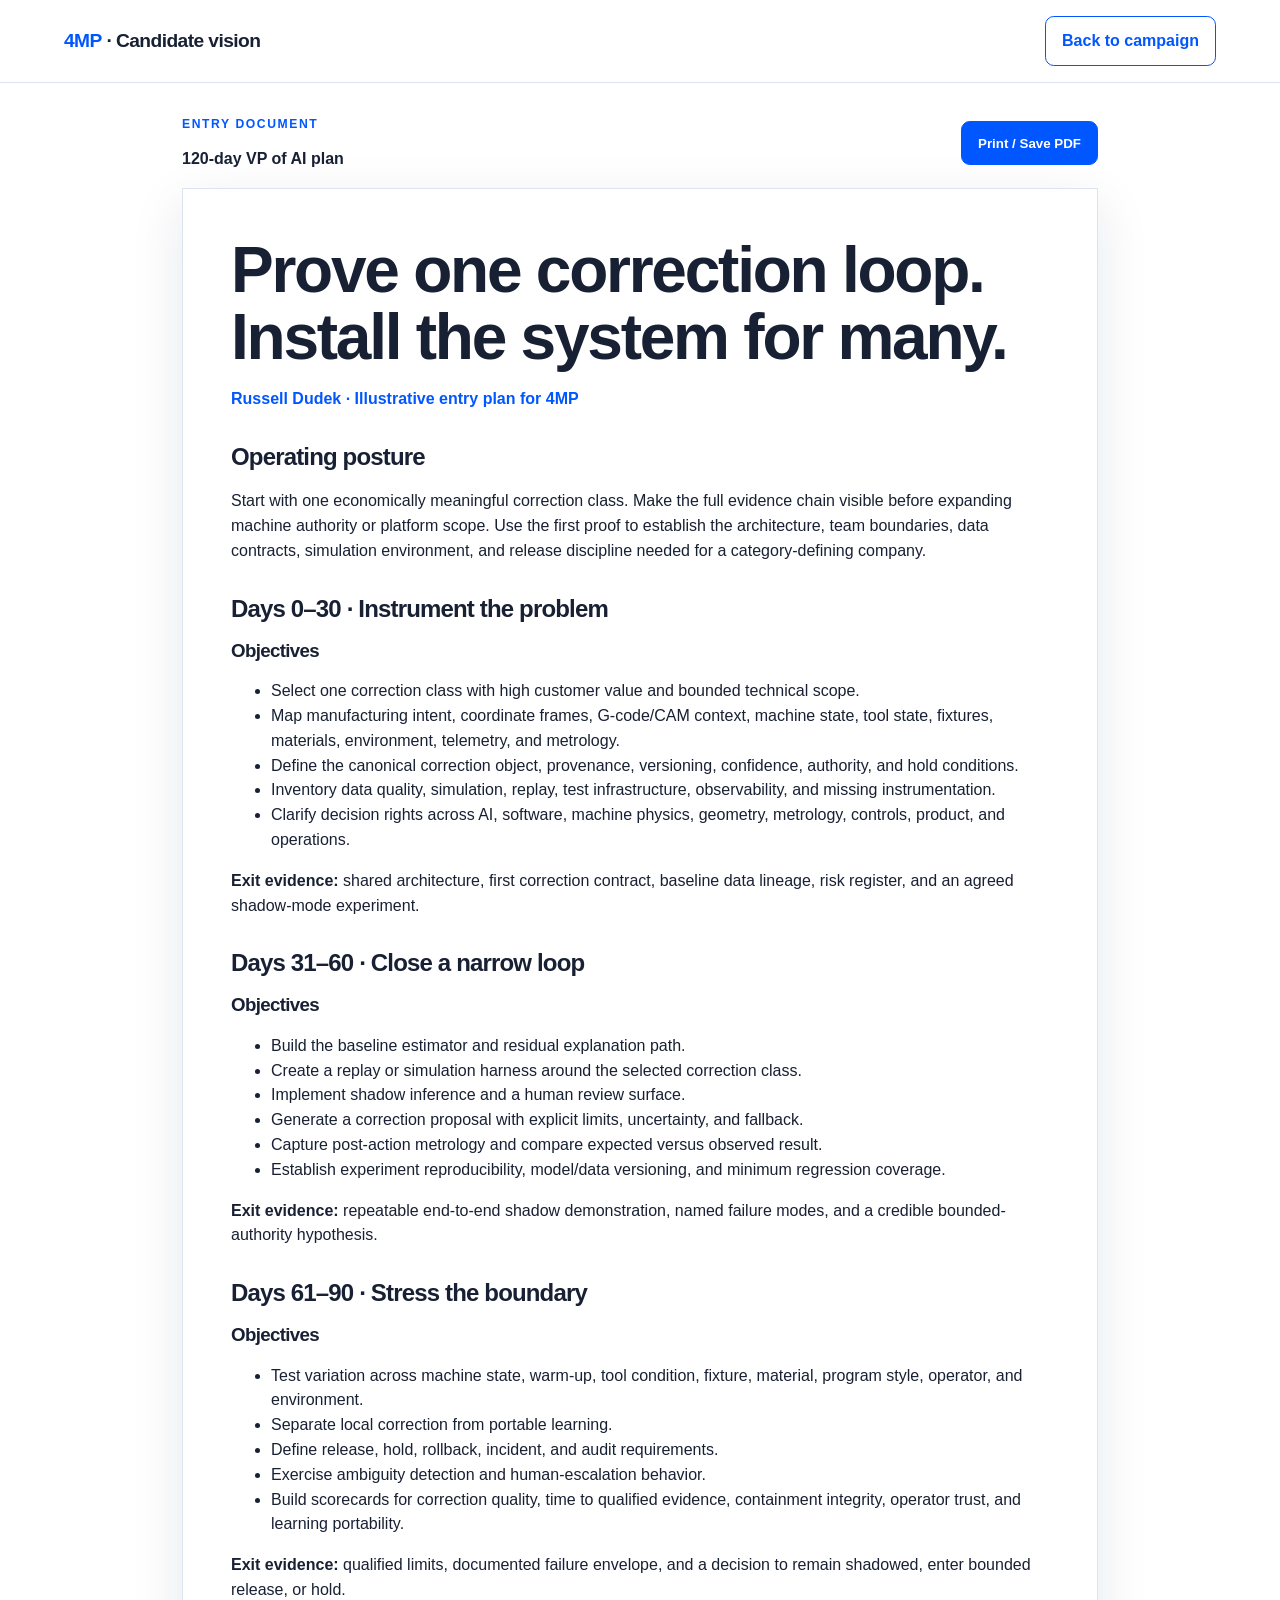
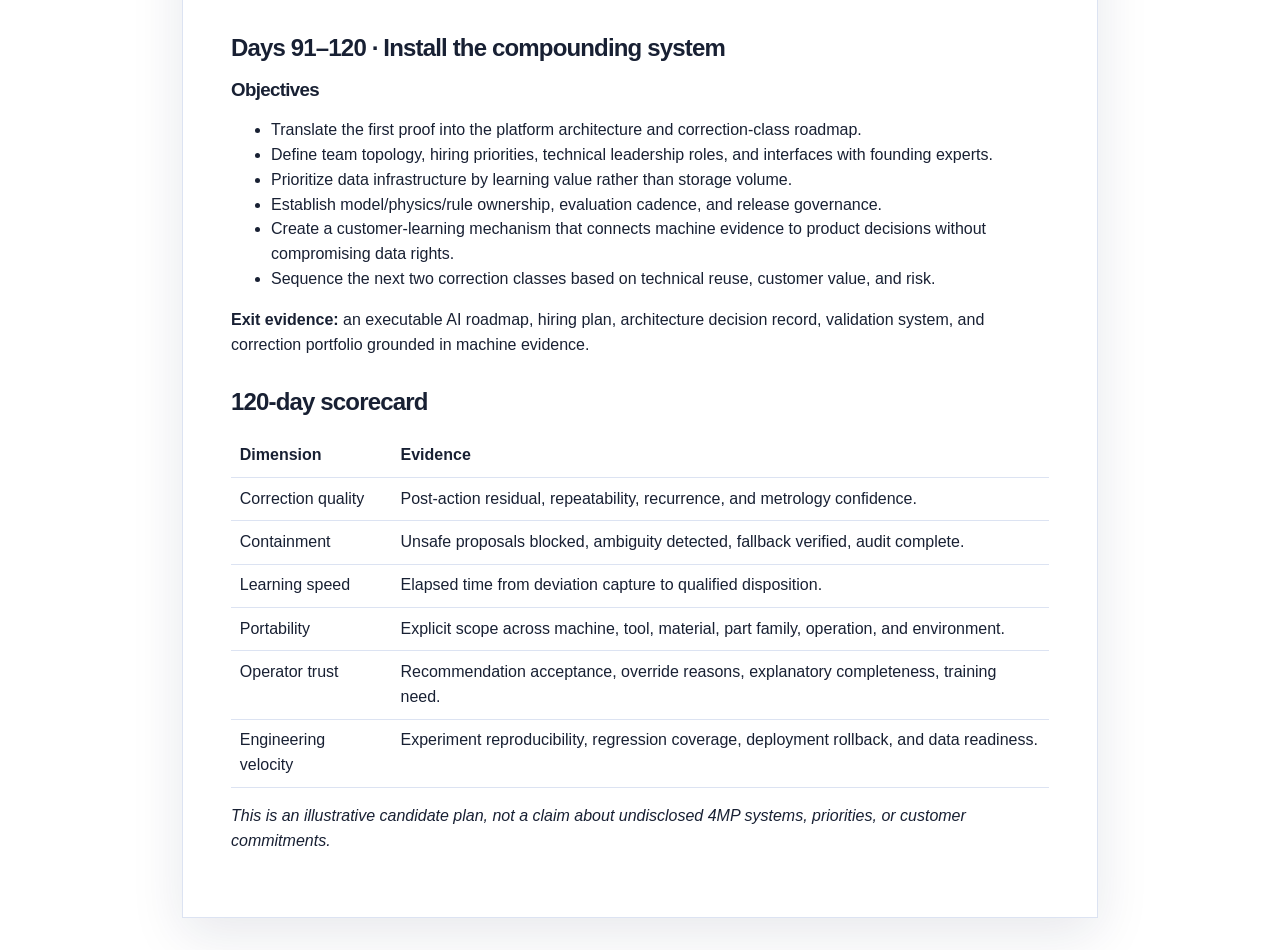
==== 120-day-plan.html @ 4e650ad9 "Publish 120-day entry plan route" ====
<!doctype html><html lang="en"><head><meta charset="utf-8"><meta name="viewport" content="width=device-width,initial-scale=1"><title>Russell Dudek | 120-day plan for 4MP</title><link rel="stylesheet" href="styles.css"></head><body><header class="nav"><a class="brand" href="index.html"><b>4MP</b> · Candidate vision</a><a class="button" href="index.html#documents">Back to campaign</a></header><main class="document"><div class="docbar"><div><p class="eyebrow">Entry document</p><strong>120-day VP of AI plan</strong></div><button class="button primary" onclick="window.print()">Print / Save PDF</button></div><article class="paper"><h1>Prove one correction loop. Install the system for many.</h1><p class="meta">Russell Dudek · Illustrative entry plan for 4MP</p><h2>Operating posture</h2><p>Start with one economically meaningful correction class. Make the full evidence chain visible before expanding machine authority or platform scope. Use the first proof to establish the architecture, team boundaries, data contracts, simulation environment, and release discipline needed for a category-defining company.</p><h2>Days 0–30 · Instrument the problem</h2><h3>Objectives</h3><ul><li>Select one correction class with high customer value and bounded technical scope.</li><li>Map manufacturing intent, coordinate frames, G-code/CAM context, machine state, tool state, fixtures, materials, environment, telemetry, and metrology.</li><li>Define the canonical correction object, provenance, versioning, confidence, authority, and hold conditions.</li><li>Inventory data quality, simulation, replay, test infrastructure, observability, and missing instrumentation.</li><li>Clarify decision rights across AI, software, machine physics, geometry, metrology, controls, product, and operations.</li></ul><p><strong>Exit evidence:</strong> shared architecture, first correction contract, baseline data lineage, risk register, and an agreed shadow-mode experiment.</p><h2>Days 31–60 · Close a narrow loop</h2><h3>Objectives</h3><ul><li>Build the baseline estimator and residual explanation path.</li><li>Create a replay or simulation harness around the selected correction class.</li><li>Implement shadow inference and a human review surface.</li><li>Generate a correction proposal with explicit limits, uncertainty, and fallback.</li><li>Capture post-action metrology and compare expected versus observed result.</li><li>Establish experiment reproducibility, model/data versioning, and minimum regression coverage.</li></ul><p><strong>Exit evidence:</strong> repeatable end-to-end shadow demonstration, named failure modes, and a credible bounded-authority hypothesis.</p><h2>Days 61–90 · Stress the boundary</h2><h3>Objectives</h3><ul><li>Test variation across machine state, warm-up, tool condition, fixture, material, program style, operator, and environment.</li><li>Separate local correction from portable learning.</li><li>Define release, hold, rollback, incident, and audit requirements.</li><li>Exercise ambiguity detection and human-escalation behavior.</li><li>Build scorecards for correction quality, time to qualified evidence, containment integrity, operator trust, and learning portability.</li></ul><p><strong>Exit evidence:</strong> qualified limits, documented failure envelope, and a decision to remain shadowed, enter bounded release, or hold.</p><h2>Days 91–120 · Install the compounding system</h2><h3>Objectives</h3><ul><li>Translate the first proof into the platform architecture and correction-class roadmap.</li><li>Define team topology, hiring priorities, technical leadership roles, and interfaces with founding experts.</li><li>Prioritize data infrastructure by learning value rather than storage volume.</li><li>Establish model/physics/rule ownership, evaluation cadence, and release governance.</li><li>Create a customer-learning mechanism that connects machine evidence to product decisions without compromising data rights.</li><li>Sequence the next two correction classes based on technical reuse, customer value, and risk.</li></ul><p><strong>Exit evidence:</strong> an executable AI roadmap, hiring plan, architecture decision record, validation system, and correction portfolio grounded in machine evidence.</p><h2>120-day scorecard</h2><table><tr><th>Dimension</th><th>Evidence</th></tr><tr><td>Correction quality</td><td>Post-action residual, repeatability, recurrence, and metrology confidence.</td></tr><tr><td>Containment</td><td>Unsafe proposals blocked, ambiguity detected, fallback verified, audit complete.</td></tr><tr><td>Learning speed</td><td>Elapsed time from deviation capture to qualified disposition.</td></tr><tr><td>Portability</td><td>Explicit scope across machine, tool, material, part family, operation, and environment.</td></tr><tr><td>Operator trust</td><td>Recommendation acceptance, override reasons, explanatory completeness, training need.</td></tr><tr><td>Engineering velocity</td><td>Experiment reproducibility, regression coverage, deployment rollback, and data readiness.</td></tr></table><p><em>This is an illustrative candidate plan, not a claim about undisclosed 4MP systems, priorities, or customer commitments.</em></p></article></main></body></html>
---- styles.css ----
:root{--blue:#0056ff;--navy:#0b1324;--ink:#182033;--muted:#5b667a;--ice:#f3f6ff;--line:#dce3f2;--cyan:#55d8d2;--amber:#f4b35f;--coral:#ff776f;--green:#75c99b}*{box-sizing:border-box}html{scroll-behavior:smooth}body{margin:0;font-family:Inter,Segoe UI,Arial,sans-serif;color:var(--ink);background:#fff;line-height:1.55}a{color:inherit}.skip{position:absolute;left:-9999px}.skip:focus{left:1rem;top:1rem;background:#fff;padding:.7rem;z-index:20}.nav{position:sticky;top:0;z-index:10;display:flex;align-items:center;justify-content:space-between;gap:1rem;padding:1rem clamp(1rem,5vw,5rem);background:rgba(255,255,255,.94);border-bottom:1px solid var(--line);backdrop-filter:blur(14px)}.brand{text-decoration:none;font-weight:900;letter-spacing:-.03em;font-size:1.2rem}.brand b{color:var(--blue)}.navlinks{display:flex;gap:1.15rem;font-size:.85rem;font-weight:700}.navlinks a{text-decoration:none;color:var(--muted)}.button{display:inline-flex;align-items:center;justify-content:center;min-height:44px;padding:.72rem 1rem;border:1px solid var(--blue);border-radius:.55rem;text-decoration:none;font-weight:800;background:#fff;color:var(--blue)}.button.primary{background:var(--blue);color:#fff}.hero{display:grid;grid-template-columns:minmax(0,.9fr) minmax(460px,1.1fr);gap:clamp(2rem,5vw,6rem);align-items:center;min-height:calc(100vh - 74px);padding:clamp(4rem,8vw,8rem) clamp(1rem,5vw,6rem);background:linear-gradient(90deg,var(--ice) 0 43%,#fff 43%)}.eyebrow{margin:0 0 .85rem;color:var(--blue);font-size:.76rem;font-weight:900;letter-spacing:.13em;text-transform:uppercase}h1,h2,h3{line-height:1.05;letter-spacing:-.035em}h1{margin:0;max-width:12ch;font-size:clamp(3.2rem,7vw,7rem)}h1 span{color:var(--blue)}.lede{max-width:58ch;font-size:1.15rem;color:var(--muted)}.actions{display:flex;flex-wrap:wrap;gap:.7rem;margin:1.7rem 0}.proof{display:grid;grid-template-columns:repeat(3,1fr);gap:1rem;padding-top:1.2rem;border-top:1px solid var(--line)}.proof strong{display:block;color:var(--blue);font-size:.84rem}.proof span{font-size:.78rem;color:var(--muted)}.kernel{border:1px solid #cfd9f1;border-radius:1rem;background:var(--navy);color:#fff;box-shadow:0 30px 80px rgba(15,29,61,.18);overflow:hidden}.kernel-head{display:flex;justify-content:space-between;gap:1rem;padding:1rem 1.1rem;border-bottom:1px solid rgba(255,255,255,.12)}.kernel-head h2{margin:0;font-size:1.1rem}.state{font-size:.7rem;font-weight:900;color:var(--green)}.paths{position:relative;height:260px;background:linear-gradient(180deg,#101a2d,#0b1324)}.paths svg{width:100%;height:100%}.nominal{fill:none;stroke:#77839b;stroke-width:2;stroke-dasharray:7 7}.observed{fill:none;stroke:var(--coral);stroke-width:5}.corrected{fill:none;stroke:var(--cyan);stroke-width:5;stroke-dasharray:700;stroke-dashoffset:700}.kernel.run .corrected{animation:draw .9s ease forwards}.core{fill:#14213a;stroke:var(--blue);stroke-width:2}.controls{display:flex;flex-wrap:wrap;gap:.45rem;padding:1rem}.scenario{border:1px solid #4d5c79;background:#18243a;color:#dce6fb;padding:.55rem .7rem;border-radius:.45rem;cursor:pointer}.scenario[aria-pressed=true]{background:var(--blue);border-color:var(--blue);color:#fff}.readout{display:grid;grid-template-columns:repeat(2,1fr);gap:1px;background:#26334c}.readout div{background:#111b2e;padding:.8rem}.readout span{display:block;color:#8793aa;font-size:.68rem;text-transform:uppercase}.readout strong{display:block;margin-top:.2rem;font-size:.82rem}.note{padding:.7rem 1rem;margin:0;color:#9ea9bd;font-size:.72rem}.section{padding:clamp(4rem,7vw,7rem) clamp(1rem,6vw,7rem)}.section.alt{background:var(--ice)}.section.dark{background:var(--navy);color:#fff}.heading{display:grid;grid-template-columns:minmax(0,1fr) minmax(280px,.7fr);gap:2rem;align-items:end;margin-bottom:2rem}.heading h2{margin:0;font-size:clamp(2.3rem,4.4vw,4.8rem)}.heading p{color:var(--muted)}.dark .heading p{color:#a9b5ca}.grid{display:grid;grid-template-columns:repeat(4,1fr);gap:1rem}.card{padding:1.25rem;border:1px solid var(--line);border-radius:.8rem;background:#fff}.dark .card{background:#121d31;border-color:#2c3a56}.card h3{margin:.2rem 0 .6rem}.card p{margin:0;color:var(--muted);font-size:.9rem}.dark .card p{color:#a9b5ca}.system{display:grid;grid-template-columns:repeat(6,1fr);gap:.6rem}.step{padding:1rem;border-top:4px solid var(--blue);background:#fff}.step span{font-size:.7rem;color:var(--blue);font-weight:900}.step h3{font-size:1rem;margin:.4rem 0}.evidence{display:grid;grid-template-columns:repeat(2,1fr);gap:1rem}.evidence article{padding:1.2rem;border-left:4px solid var(--blue);background:#fff}.evidence time{font-size:.75rem;color:var(--blue);font-weight:900}.evidence h3{margin:.3rem 0}.entry{display:grid;grid-template-columns:repeat(4,1fr);gap:1rem}.entry article{padding:1.2rem;border:1px solid #34435f;border-radius:.75rem}.entry b{color:var(--cyan)}.docs{display:grid;grid-template-columns:repeat(5,1fr);gap:1rem}.doc{display:block;padding:1.2rem;border:1px solid #34435f;border-radius:.75rem;text-decoration:none;background:#111b2e}.doc span{font-size:.7rem;color:var(--cyan);font-weight:900}.doc h3{margin:.5rem 0}.doc p{font-size:.85rem;color:#a9b5ca}.footer{display:flex;justify-content:space-between;gap:1rem;padding:1.2rem clamp(1rem,5vw,5rem);border-top:1px solid var(--line);font-size:.78rem;color:var(--muted)}.document{max-width:980px;margin:0 auto;padding:2rem}.docbar{display:flex;justify-content:space-between;align-items:center;gap:1rem;margin-bottom:1rem}.paper{padding:clamp(1.4rem,4vw,3rem);border:1px solid var(--line);box-shadow:0 16px 50px rgba(20,34,68,.1);background:#fff}.paper h1{font-size:clamp(2.4rem,5vw,4.6rem);max-width:none}.paper h2{margin-top:2rem}.paper .meta{color:var(--blue);font-weight:800}.paper table{width:100%;border-collapse:collapse}.paper td,.paper th{padding:.55rem;border-bottom:1px solid var(--line);text-align:left;vertical-align:top}.pill{display:inline-block;padding:.2rem .45rem;border-radius:999px;background:var(--ice);color:var(--blue);font-size:.72rem;font-weight:800}@keyframes draw{to{stroke-dashoffset:0}}@media(max-width:1000px){.hero{grid-template-columns:1fr}.grid,.entry{grid-template-columns:repeat(2,1fr)}.system{grid-template-columns:repeat(3,1fr)}.docs{grid-template-columns:repeat(2,1fr)}.navlinks{display:none}}@media(max-width:650px){.hero{padding-top:3rem;background:var(--ice)}.proof,.grid,.system,.evidence,.entry,.docs,.heading,.readout{grid-template-columns:1fr}.nav .button{display:none}.footer{flex-direction:column}.document{padding:.6rem}.paper{padding:1.1rem}.docbar{align-items:flex-start;flex-direction:column}}@media print{.nav,.footer,.docbar{display:none}.document{max-width:none;padding:0}.paper{border:0;box-shadow:none;padding:0}body{font-size:10.5pt}.paper h1{font-size:27pt}.paper h2{break-after:avoid}a{text-decoration:none}}
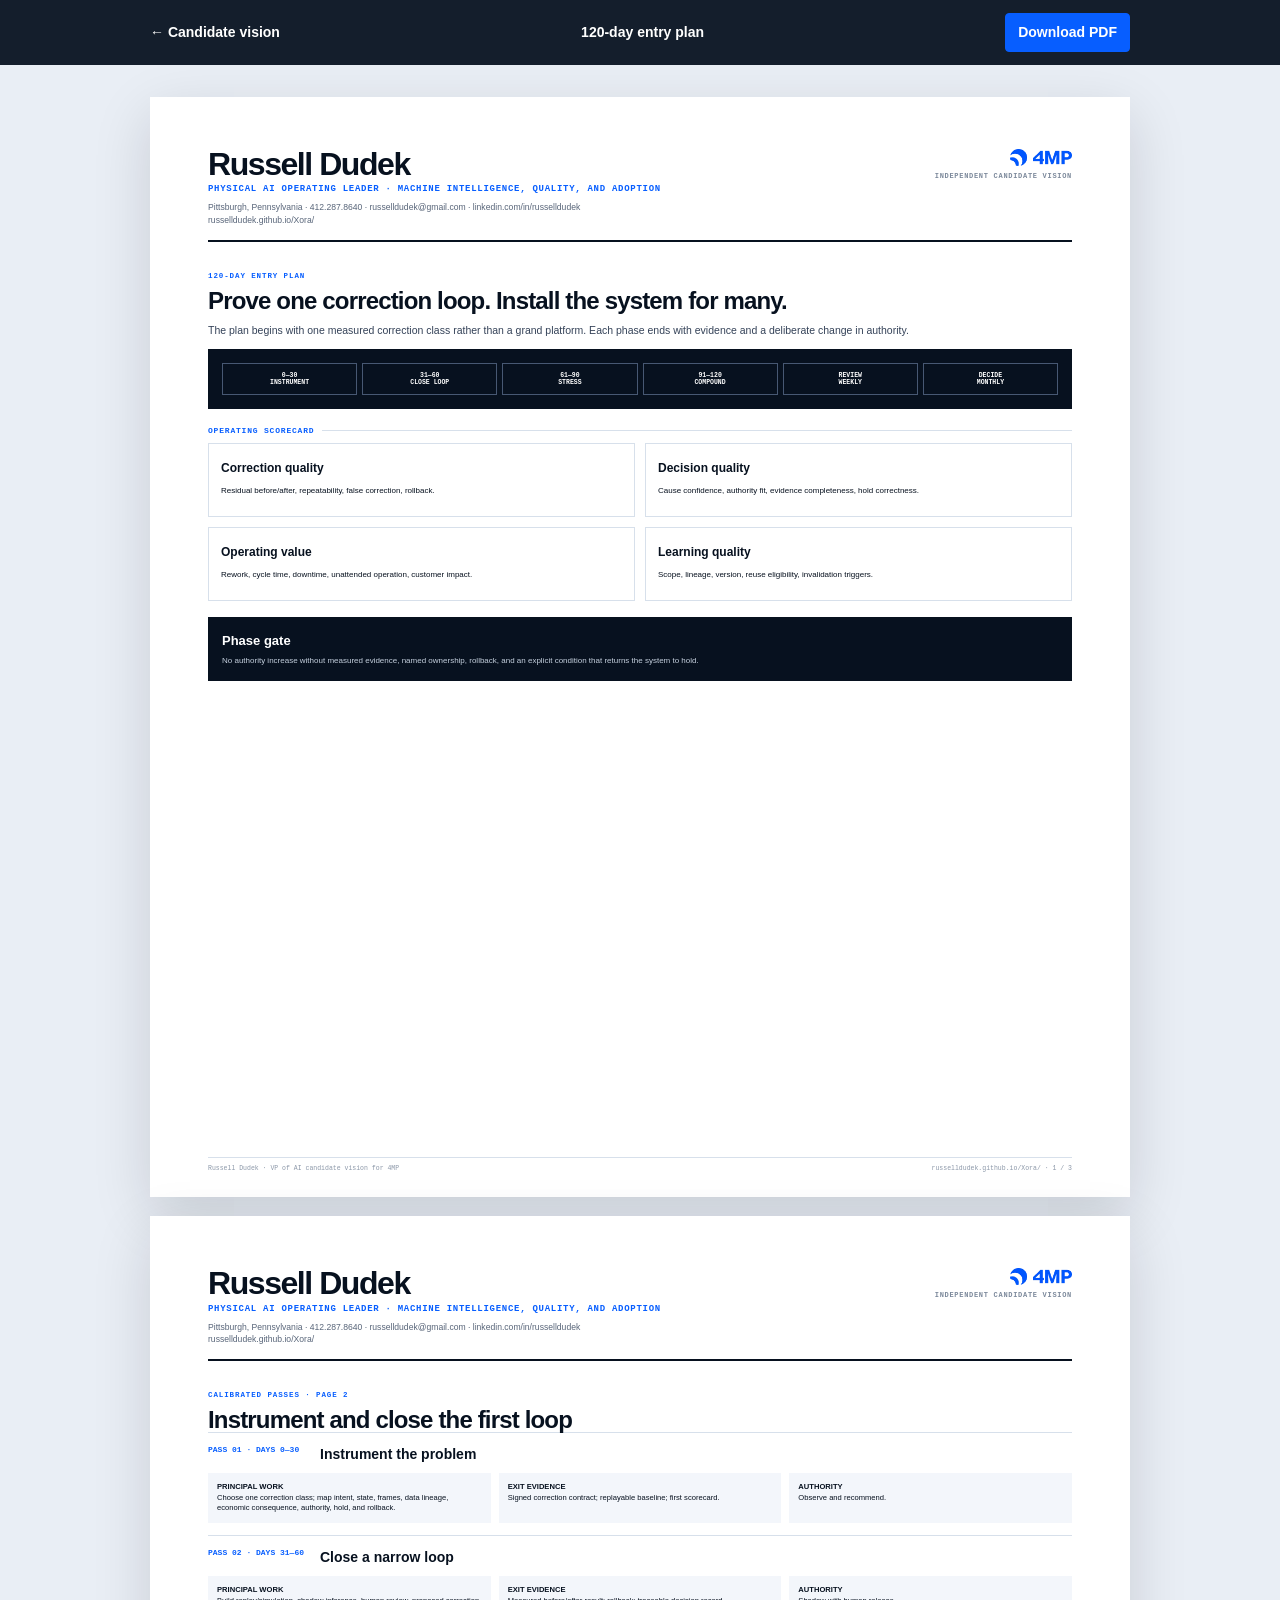
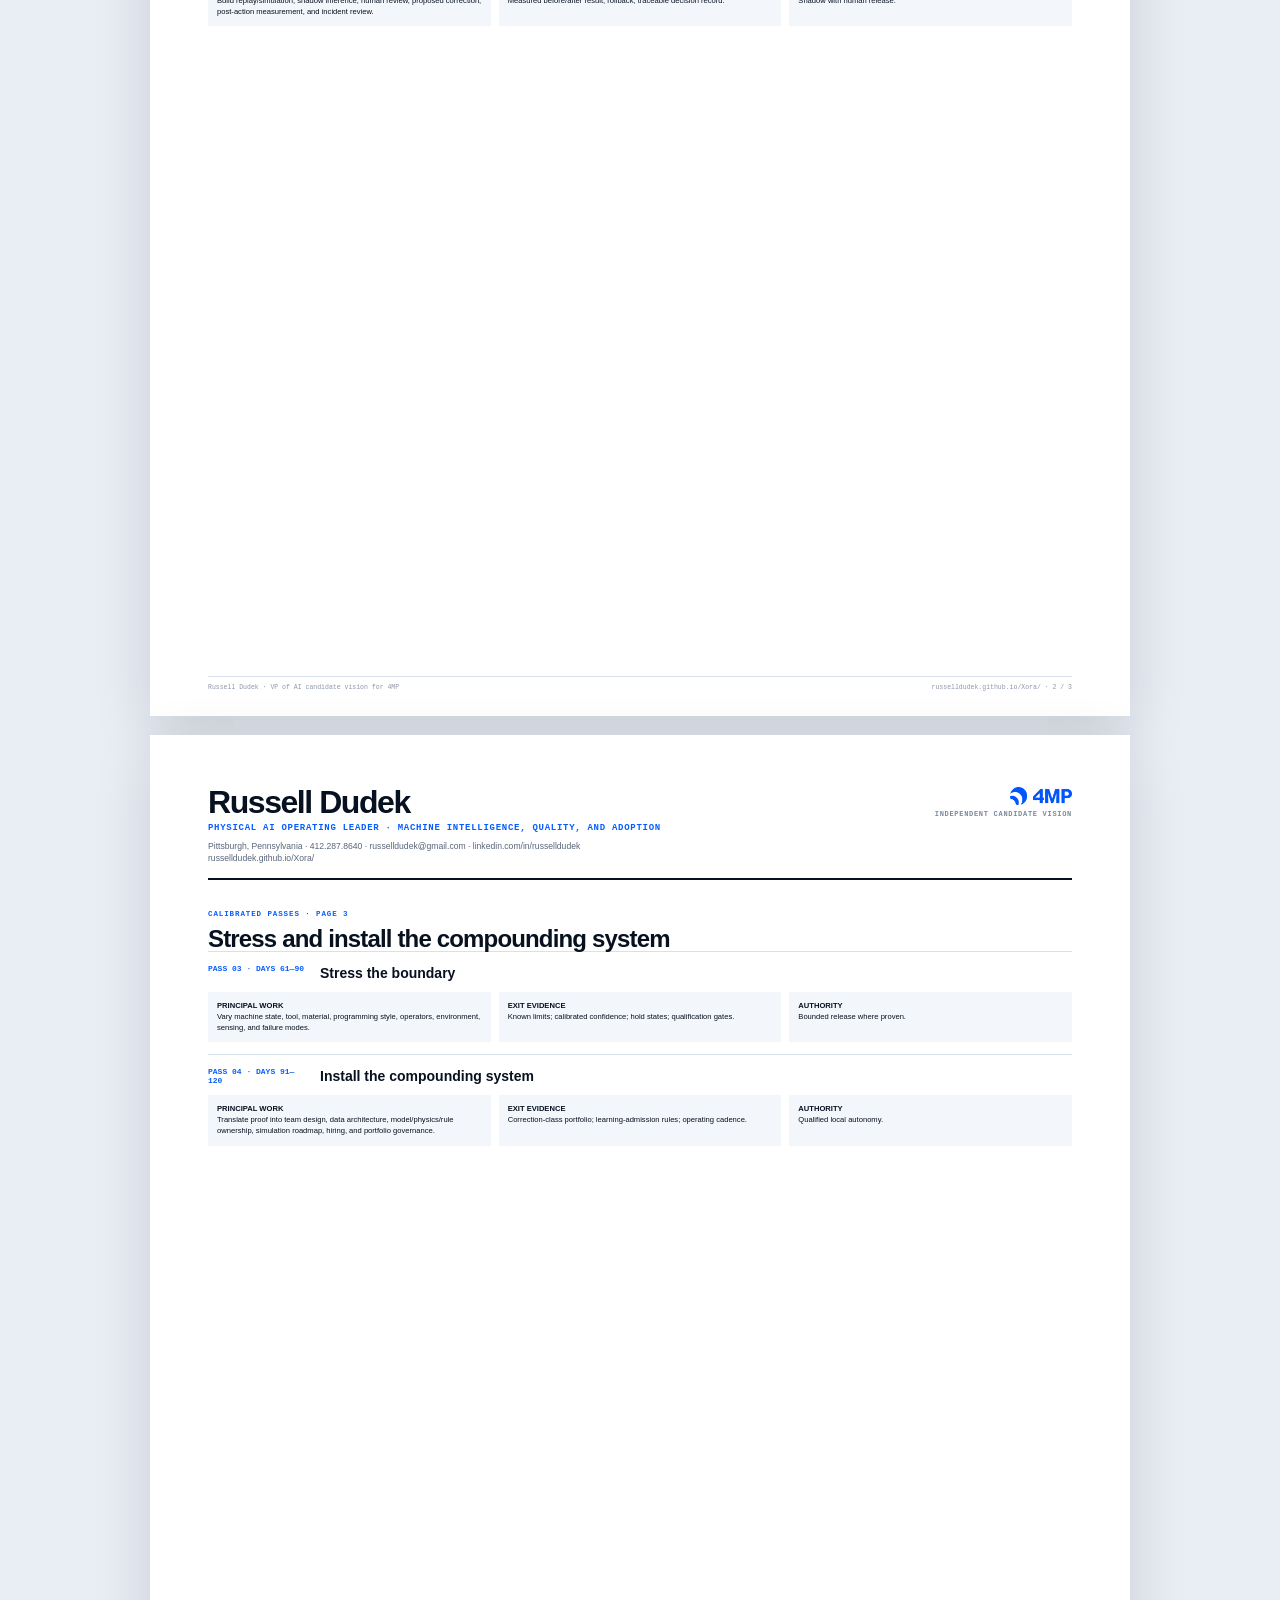
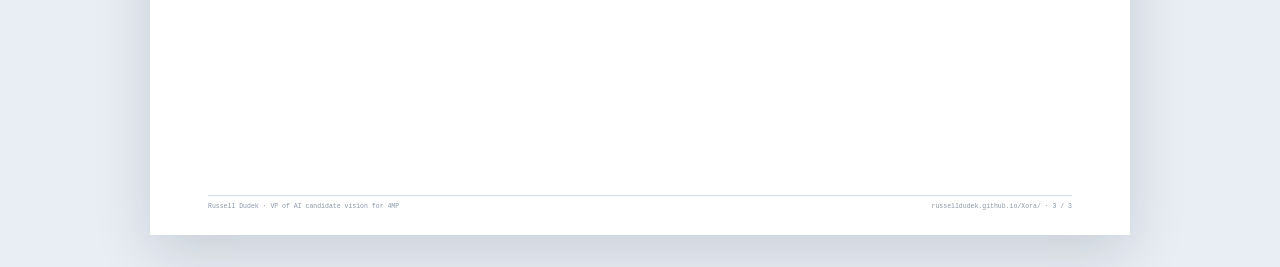
==== commit 8e3094d9: "Restore 120-day plan route" ====
--- a/120-day-plan.html
+++ b/120-day-plan.html
@@ -1 +1 @@
-<!doctype html><html lang="en"><head><meta charset="utf-8"><meta name="viewport" content="width=device-width,initial-scale=1"><title>Russell Dudek | 120-day plan for 4MP</title><link rel="stylesheet" href="styles.css"></head><body><header class="nav"><a class="brand" href="index.html"><b>4MP</b> · Candidate vision</a><a class="button" href="index.html#documents">Back to campaign</a></header><main class="document"><div class="docbar"><div><p class="eyebrow">Entry document</p><strong>120-day VP of AI plan</strong></div><button class="button primary" onclick="window.print()">Print / Save PDF</button></div><article class="paper"><h1>Prove one correction loop. Install the system for many.</h1><p class="meta">Russell Dudek · Illustrative entry plan for 4MP</p><h2>Operating posture</h2><p>Start with one economically meaningful correction class. Make the full evidence chain visible before expanding machine authority or platform scope. Use the first proof to establish the architecture, team boundaries, data contracts, simulation environment, and release discipline needed for a category-defining company.</p><h2>Days 0–30 · Instrument the problem</h2><h3>Objectives</h3><ul><li>Select one correction class with high customer value and bounded technical scope.</li><li>Map manufacturing intent, coordinate frames, G-code/CAM context, machine state, tool state, fixtures, materials, environment, telemetry, and metrology.</li><li>Define the canonical correction object, provenance, versioning, confidence, authority, and hold conditions.</li><li>Inventory data quality, simulation, replay, test infrastructure, observability, and missing instrumentation.</li><li>Clarify decision rights across AI, software, machine physics, geometry, metrology, controls, product, and operations.</li></ul><p><strong>Exit evidence:</strong> shared architecture, first correction contract, baseline data lineage, risk register, and an agreed shadow-mode experiment.</p><h2>Days 31–60 · Close a narrow loop</h2><h3>Objectives</h3><ul><li>Build the baseline estimator and residual explanation path.</li><li>Create a replay or simulation harness around the selected correction class.</li><li>Implement shadow inference and a human review surface.</li><li>Generate a correction proposal with explicit limits, uncertainty, and fallback.</li><li>Capture post-action metrology and compare expected versus observed result.</li><li>Establish experiment reproducibility, model/data versioning, and minimum regression coverage.</li></ul><p><strong>Exit evidence:</strong> repeatable end-to-end shadow demonstration, named failure modes, and a credible bounded-authority hypothesis.</p><h2>Days 61–90 · Stress the boundary</h2><h3>Objectives</h3><ul><li>Test variation across machine state, warm-up, tool condition, fixture, material, program style, operator, and environment.</li><li>Separate local correction from portable learning.</li><li>Define release, hold, rollback, incident, and audit requirements.</li><li>Exercise ambiguity detection and human-escalation behavior.</li><li>Build scorecards for correction quality, time to qualified evidence, containment integrity, operator trust, and learning portability.</li></ul><p><strong>Exit evidence:</strong> qualified limits, documented failure envelope, and a decision to remain shadowed, enter bounded release, or hold.</p><h2>Days 91–120 · Install the compounding system</h2><h3>Objectives</h3><ul><li>Translate the first proof into the platform architecture and correction-class roadmap.</li><li>Define team topology, hiring priorities, technical leadership roles, and interfaces with founding experts.</li><li>Prioritize data infrastructure by learning value rather than storage volume.</li><li>Establish model/physics/rule ownership, evaluation cadence, and release governance.</li><li>Create a customer-learning mechanism that connects machine evidence to product decisions without compromising data rights.</li><li>Sequence the next two correction classes based on technical reuse, customer value, and risk.</li></ul><p><strong>Exit evidence:</strong> an executable AI roadmap, hiring plan, architecture decision record, validation system, and correction portfolio grounded in machine evidence.</p><h2>120-day scorecard</h2><table><tr><th>Dimension</th><th>Evidence</th></tr><tr><td>Correction quality</td><td>Post-action residual, repeatability, recurrence, and metrology confidence.</td></tr><tr><td>Containment</td><td>Unsafe proposals blocked, ambiguity detected, fallback verified, audit complete.</td></tr><tr><td>Learning speed</td><td>Elapsed time from deviation capture to qualified disposition.</td></tr><tr><td>Portability</td><td>Explicit scope across machine, tool, material, part family, operation, and environment.</td></tr><tr><td>Operator trust</td><td>Recommendation acceptance, override reasons, explanatory completeness, training need.</td></tr><tr><td>Engineering velocity</td><td>Experiment reproducibility, regression coverage, deployment rollback, and data readiness.</td></tr></table><p><em>This is an illustrative candidate plan, not a claim about undisclosed 4MP systems, priorities, or customer commitments.</em></p></article></main></body></html>+<!doctype html><html lang="en"><head><meta charset="utf-8"><meta name="viewport" content="width=device-width,initial-scale=1"><title>4MP 120-day plan</title><link rel="stylesheet" href="document.css"><link rel="stylesheet" href="document-print.css"></head><body><nav class="doc-nav"><a href="index.html">← Candidate vision</a><strong>120-day entry plan</strong><div class="doc-actions"><a class="primary" href="docs/Russell-Dudek-4MP-120-Day-Plan.pdf" download>Download PDF</a></div></nav><main class="sheet-stack"><section class="sheet"><header class="doc-head"><div><h1>Russell Dudek</h1><div class="identity">Physical AI operating leader · machine intelligence, quality, and adoption</div><div class="contact">Pittsburgh, Pennsylvania · 412.287.8640 · russelldudek@gmail.com · linkedin.com/in/russelldudek<br>russelldudek.github.io/Xora/</div></div><div class="employer"><img src="assets/brand/4mp-logo.webp" alt="4MP"><span>Independent candidate vision</span></div></header><div class="doc-title"><span>120-DAY ENTRY PLAN</span><h2>Prove one correction loop. Install the system for many.</h2></div><p class="lead">The plan begins with one measured correction class rather than a grand platform. Each phase ends with evidence and a deliberate change in authority.</p><div class="diagram"><div class="diagram-row"><div>0—30<br>INSTRUMENT</div><div>31—60<br>CLOSE LOOP</div><div>61—90<br>STRESS</div><div>91—120<br>COMPOUND</div><div>REVIEW<br>WEEKLY</div><div>DECIDE<br>MONTHLY</div></div></div><div class="section-title">Operating scorecard</div><div class="brief-grid"><div class="brief-box"><h3>Correction quality</h3><p>Residual before/after, repeatability, false correction, rollback.</p></div><div class="brief-box"><h3>Decision quality</h3><p>Cause confidence, authority fit, evidence completeness, hold correctness.</p></div><div class="brief-box"><h3>Operating value</h3><p>Rework, cycle time, downtime, unattended operation, customer impact.</p></div><div class="brief-box"><h3>Learning quality</h3><p>Scope, lineage, version, reuse eligibility, invalidation triggers.</p></div></div><div class="callout"><strong>Phase gate</strong><p>No authority increase without measured evidence, named ownership, rollback, and an explicit condition that returns the system to hold.</p></div><footer class="page-foot"><span>Russell Dudek · VP of AI candidate vision for 4MP</span><span>russelldudek.github.io/Xora/ · 1 / 3</span></footer></section><section class="sheet"><header class="doc-head"><div><h1>Russell Dudek</h1><div class="identity">Physical AI operating leader · machine intelligence, quality, and adoption</div><div class="contact">Pittsburgh, Pennsylvania · 412.287.8640 · russelldudek@gmail.com · linkedin.com/in/russelldudek<br>russelldudek.github.io/Xora/</div></div><div class="employer"><img src="assets/brand/4mp-logo.webp" alt="4MP"><span>Independent candidate vision</span></div></header><div class="doc-title"><span>CALIBRATED PASSES · PAGE 2</span><h2>Instrument and close the first loop</h2></div><div class="phase"><div class="phase-head"><b>PASS 01 · DAYS 0—30</b><h3>Instrument the problem</h3></div><div class="phase-grid"><div><b>PRINCIPAL WORK</b><br>Choose one correction class; map intent, state, frames, data lineage, economic consequence, authority, hold, and rollback.</div><div><b>EXIT EVIDENCE</b><br>Signed correction contract; replayable baseline; first scorecard.</div><div><b>AUTHORITY</b><br>Observe and recommend.</div></div></div><div class="phase"><div class="phase-head"><b>PASS 02 · DAYS 31—60</b><h3>Close a narrow loop</h3></div><div class="phase-grid"><div><b>PRINCIPAL WORK</b><br>Build replay/simulation, shadow inference, human review, proposed correction, post-action measurement, and incident review.</div><div><b>EXIT EVIDENCE</b><br>Measured before/after result; rollback; traceable decision record.</div><div><b>AUTHORITY</b><br>Shadow with human release.</div></div></div><footer class="page-foot"><span>Russell Dudek · VP of AI candidate vision for 4MP</span><span>russelldudek.github.io/Xora/ · 2 / 3</span></footer></section><section class="sheet"><header class="doc-head"><div><h1>Russell Dudek</h1><div class="identity">Physical AI operating leader · machine intelligence, quality, and adoption</div><div class="contact">Pittsburgh, Pennsylvania · 412.287.8640 · russelldudek@gmail.com · linkedin.com/in/russelldudek<br>russelldudek.github.io/Xora/</div></div><div class="employer"><img src="assets/brand/4mp-logo.webp" alt="4MP"><span>Independent candidate vision</span></div></header><div class="doc-title"><span>CALIBRATED PASSES · PAGE 3</span><h2>Stress and install the compounding system</h2></div><div class="phase"><div class="phase-head"><b>PASS 03 · DAYS 61—90</b><h3>Stress the boundary</h3></div><div class="phase-grid"><div><b>PRINCIPAL WORK</b><br>Vary machine state, tool, material, programming style, operators, environment, sensing, and failure modes.</div><div><b>EXIT EVIDENCE</b><br>Known limits; calibrated confidence; hold states; qualification gates.</div><div><b>AUTHORITY</b><br>Bounded release where proven.</div></div></div><div class="phase"><div class="phase-head"><b>PASS 04 · DAYS 91—120</b><h3>Install the compounding system</h3></div><div class="phase-grid"><div><b>PRINCIPAL WORK</b><br>Translate proof into team design, data architecture, model/physics/rule ownership, simulation roadmap, hiring, and portfolio governance.</div><div><b>EXIT EVIDENCE</b><br>Correction-class portfolio; learning-admission rules; operating cadence.</div><div><b>AUTHORITY</b><br>Qualified local autonomy.</div></div></div><footer class="page-foot"><span>Russell Dudek · VP of AI candidate vision for 4MP</span><span>russelldudek.github.io/Xora/ · 3 / 3</span></footer></section></main></body></html>
--- a/document.css
+++ b/document.css
@@ -0,0 +1 @@
+@import url('brand-tokens.css');*{box-sizing:border-box}body{margin:0;background:#e9eef5;color:var(--ink);font:14px/1.42 var(--body)}a{color:inherit}.doc-nav{position:sticky;top:0;z-index:20;display:flex;justify-content:space-between;align-items:center;gap:1rem;padding:.8rem max(1rem,calc((100vw - 980px)/2));background:rgba(7,17,31,.94);color:#fff}.doc-nav a{text-decoration:none;font-weight:800}.doc-actions{display:flex;gap:.5rem}.doc-actions a{padding:.55rem .75rem;border:1px solid #465873;border-radius:4px}.doc-actions a.primary{background:var(--blue);border-color:var(--blue)}.sheet-stack{width:min(980px,calc(100% - 2rem));margin:2rem auto}.sheet{position:relative;width:100%;min-height:1100px;margin:0 0 1.2rem;padding:52px 58px 48px;background:#fff;box-shadow:0 18px 55px rgba(7,17,31,.14);overflow:hidden}.doc-head{display:grid;grid-template-columns:1fr auto;gap:2rem;padding-bottom:14px;border-bottom:2px solid var(--ink)}.doc-head h1{margin:0;font:900 32px/.95 var(--display);letter-spacing:-.045em}.identity{margin-top:5px;color:var(--blue);font:800 9px var(--mono);letter-spacing:.08em;text-transform:uppercase}.contact{margin-top:7px;color:#586579;font-size:8.6px}.employer{text-align:right}.employer img{width:62px}.employer span{display:block;color:#7c899b;font:700 7px var(--mono);letter-spacing:.1em;text-transform:uppercase}.doc-title{margin:22px 0 0}.doc-title span,.label{color:var(--blue);font:800 7.5px var(--mono);letter-spacing:.12em;text-transform:uppercase}.doc-title h2{margin:5px 0 0;font:900 24px/1 var(--display);letter-spacing:-.035em}.lead{font-size:10.5px;color:#344258}.summary-band{margin:18px 0;padding:14px 16px;background:var(--ink);color:#fff}.summary-band strong{display:block;font:800 13px var(--display)}.summary-band p{margin:5px 0 0;color:#c8d2df;font-size:8.7px}.cap-grid{display:grid;grid-template-columns:repeat(4,1fr);gap:7px;margin:16px 0}.cap{padding:9px;border:1px solid var(--rule);border-top:3px solid var(--blue)}.cap b{display:block;font:800 8px var(--display)}.cap span{display:block;margin-top:4px;color:#657187;font-size:7.4px}.section-title{display:flex;align-items:center;gap:8px;margin:17px 0 8px;color:var(--blue);font:900 8px var(--mono);letter-spacing:.1em;text-transform:uppercase}.section-title:after{content:'';height:1px;flex:1;background:var(--rule)}.role{display:grid;grid-template-columns:118px 1fr;gap:14px;padding:9px 0;border-top:1px solid #e1e7ef}.role:first-of-type{border-top:0}.role-meta time{color:var(--blue);font:800 7px var(--mono)}.role-meta h3{margin:3px 0 1px;font:900 11px var(--display)}.role-meta p{margin:0;color:#6a7586;font-size:7.4px}.role-body ul{margin:0;padding-left:14px;font-size:7.8px}.role-body li{margin:0 0 3px}.evidence-band{display:grid;grid-template-columns:repeat(3,1fr);border:1px solid var(--blue);margin-top:12px}.evidence-band div{padding:9px;border-right:1px solid var(--blue)}.evidence-band div:last-child{border:0}.evidence-band b{display:block;color:var(--blue);font-size:7px}.evidence-band span{display:block;font-size:7px}.two-col{display:grid;grid-template-columns:1.35fr .65fr;gap:22px}.mini-role{padding:8px 0;border-bottom:1px solid var(--rule)}.mini-role h3{margin:2px 0;font:900 10px var(--display)}.mini-role p{margin:2px 0;font-size:7.8px}.toolkit{display:flex;flex-wrap:wrap;gap:4px}.pill{padding:3px 5px;border:1px solid var(--rule);font:700 6.7px var(--mono)}.credentials{margin:0;padding:0;list-style:none}.credentials li{padding:5px 0;border-bottom:1px solid var(--rule);font-size:7.7px}.callout{margin-top:16px;padding:14px;background:var(--ink);color:#fff}.callout strong{font:900 13px var(--display)}.callout p{margin:4px 0 0;color:#c5d0de;font-size:8px}.page-foot{position:absolute;left:58px;right:58px;bottom:25px;display:flex;justify-content:space-between;padding-top:7px;border-top:1px solid var(--rule);color:#8b97a8;font:6.5px var(--mono)}.letter-body{margin-top:22px;font-size:9.2px;line-height:1.5}.letter-body p{margin:0 0 10px}.letter-date{margin-top:20px;font-size:8px}.signature{margin-top:15px;font-weight:800}.brief-grid{display:grid;grid-template-columns:1fr 1fr;gap:10px}.brief-box{padding:12px;border:1px solid var(--rule)}.brief-box h3{margin:4px 0;font-size:12px}.brief-box p,.brief-box li{font-size:8px}.diagram{padding:14px;background:var(--ink);color:#fff}.diagram-row{display:grid;grid-template-columns:repeat(6,1fr);gap:5px}.diagram-row div{padding:8px 4px;border:1px solid #475873;text-align:center;font:700 6.5px var(--mono)}.phase{padding:12px 0;border-top:1px solid var(--rule)}.phase-head{display:grid;grid-template-columns:100px 1fr;gap:12px}.phase-head b{color:var(--blue);font:800 8px var(--mono)}.phase h3{margin:0;font-size:14px}.phase-grid{display:grid;grid-template-columns:repeat(3,1fr);gap:8px;margin-top:8px}.phase-grid div{padding:9px;background:var(--fog);font-size:7.6px}.record-grid{display:grid;grid-template-columns:1fr 1fr;gap:8px}.field{min-height:80px;padding:10px;border:1px solid var(--rule)}.field b{display:block;color:var(--blue);font:800 7px var(--mono);letter-spacing:.08em}.field p{font-size:8px}.wide{grid-column:1/-1}.decision-row{display:grid;grid-template-columns:repeat(4,1fr);gap:6px}.decision-row div{padding:12px 6px;border:1px solid var(--rule);text-align:center;font:800 7px var(--mono)}@media(max-width:760px){.doc-nav{align-items:flex-start;flex-direction:column}.sheet-stack{width:100%;margin:0}.sheet{min-height:0;margin:0;padding:28px 20px;box-shadow:none;overflow:visible}.doc-head{grid-template-columns:1fr}.employer{text-align:left}.page-foot{position:static;margin-top:24px}.cap-grid,.two-col,.brief-grid,.phase-grid,.record-grid{grid-template-columns:1fr}.role{grid-template-columns:1fr}.evidence-band{grid-template-columns:1fr}.evidence-band div{border-right:0;border-bottom:1px solid var(--blue)}.diagram-row{grid-template-columns:repeat(2,1fr)}}
--- a/document-print.css
+++ b/document-print.css
@@ -0,0 +1 @@
+@page{size:Letter;margin:0}@media print{body{background:#fff}.doc-nav{display:none}.sheet-stack{width:auto;margin:0}.sheet{width:8.5in;height:11in;min-height:11in;margin:0;padding:.42in .47in .38in;box-shadow:none;break-after:page;overflow:hidden}.sheet:last-child{break-after:auto}.page-foot{left:.47in;right:.47in;bottom:.22in}.doc-head h1{font-size:24pt}.doc-title h2{font-size:18pt}.section-title,.role,.brief-box,.phase,.field{break-inside:avoid}}
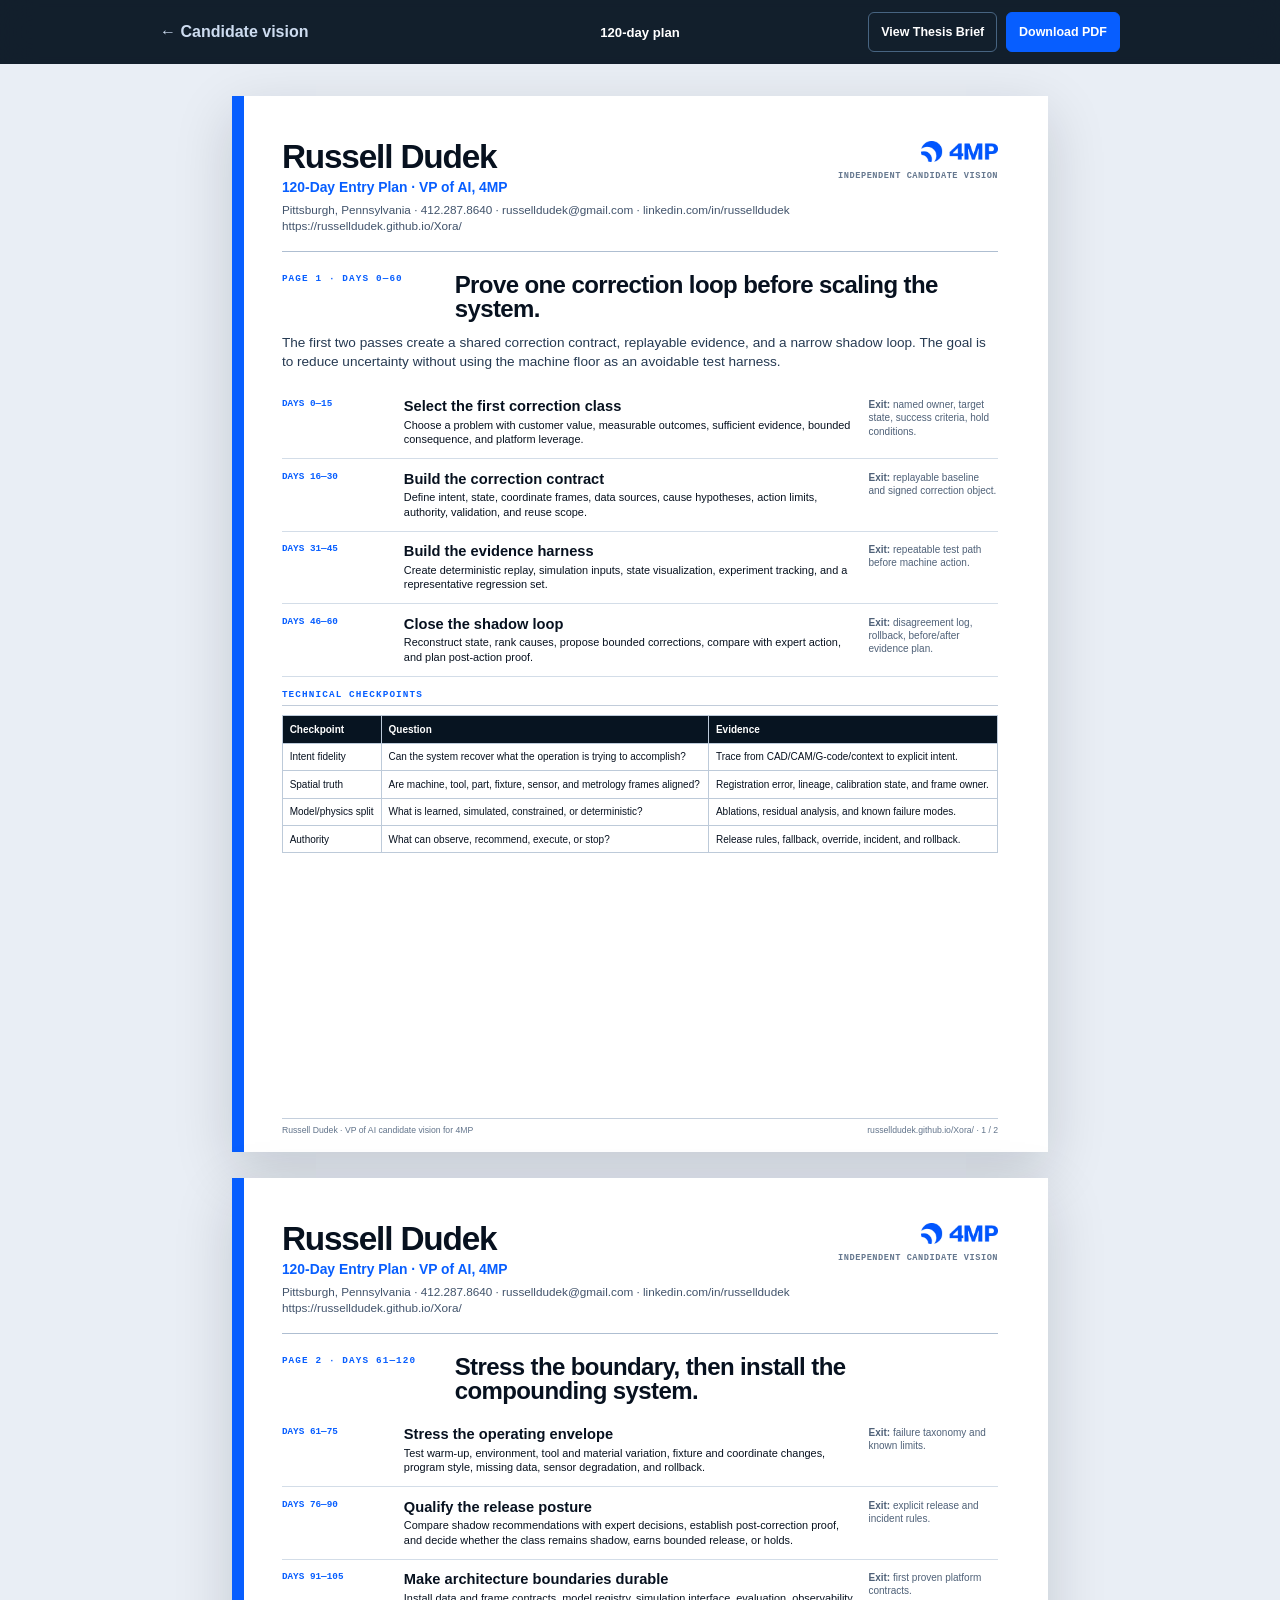
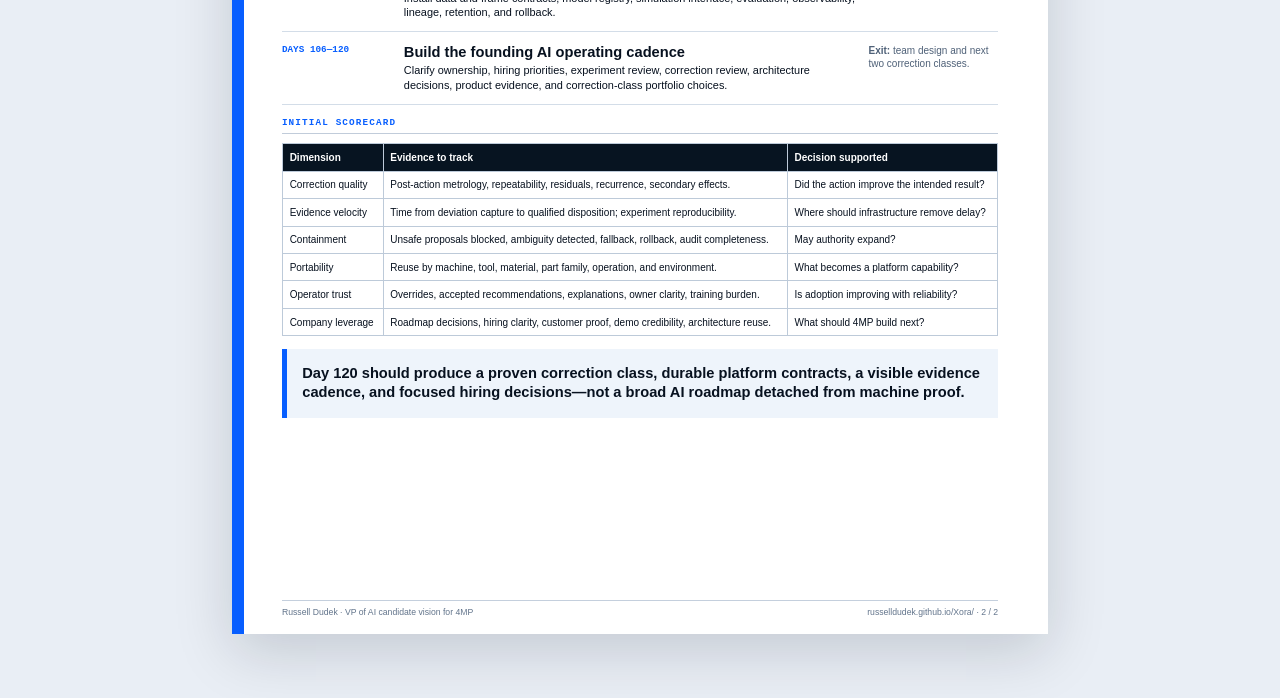
==== commit b333174e: "Rebuild the 4MP candidate campaign" ====
--- a/120-day-plan.html
+++ b/120-day-plan.html
@@ -1 +1 @@
-<!doctype html><html lang="en"><head><meta charset="utf-8"><meta name="viewport" content="width=device-width,initial-scale=1"><title>4MP 120-day plan</title><link rel="stylesheet" href="document.css"><link rel="stylesheet" href="document-print.css"></head><body><nav class="doc-nav"><a href="index.html">← Candidate vision</a><strong>120-day entry plan</strong><div class="doc-actions"><a class="primary" href="docs/Russell-Dudek-4MP-120-Day-Plan.pdf" download>Download PDF</a></div></nav><main class="sheet-stack"><section class="sheet"><header class="doc-head"><div><h1>Russell Dudek</h1><div class="identity">Physical AI operating leader · machine intelligence, quality, and adoption</div><div class="contact">Pittsburgh, Pennsylvania · 412.287.8640 · russelldudek@gmail.com · linkedin.com/in/russelldudek<br>russelldudek.github.io/Xora/</div></div><div class="employer"><img src="assets/brand/4mp-logo.webp" alt="4MP"><span>Independent candidate vision</span></div></header><div class="doc-title"><span>120-DAY ENTRY PLAN</span><h2>Prove one correction loop. Install the system for many.</h2></div><p class="lead">The plan begins with one measured correction class rather than a grand platform. Each phase ends with evidence and a deliberate change in authority.</p><div class="diagram"><div class="diagram-row"><div>0—30<br>INSTRUMENT</div><div>31—60<br>CLOSE LOOP</div><div>61—90<br>STRESS</div><div>91—120<br>COMPOUND</div><div>REVIEW<br>WEEKLY</div><div>DECIDE<br>MONTHLY</div></div></div><div class="section-title">Operating scorecard</div><div class="brief-grid"><div class="brief-box"><h3>Correction quality</h3><p>Residual before/after, repeatability, false correction, rollback.</p></div><div class="brief-box"><h3>Decision quality</h3><p>Cause confidence, authority fit, evidence completeness, hold correctness.</p></div><div class="brief-box"><h3>Operating value</h3><p>Rework, cycle time, downtime, unattended operation, customer impact.</p></div><div class="brief-box"><h3>Learning quality</h3><p>Scope, lineage, version, reuse eligibility, invalidation triggers.</p></div></div><div class="callout"><strong>Phase gate</strong><p>No authority increase without measured evidence, named ownership, rollback, and an explicit condition that returns the system to hold.</p></div><footer class="page-foot"><span>Russell Dudek · VP of AI candidate vision for 4MP</span><span>russelldudek.github.io/Xora/ · 1 / 3</span></footer></section><section class="sheet"><header class="doc-head"><div><h1>Russell Dudek</h1><div class="identity">Physical AI operating leader · machine intelligence, quality, and adoption</div><div class="contact">Pittsburgh, Pennsylvania · 412.287.8640 · russelldudek@gmail.com · linkedin.com/in/russelldudek<br>russelldudek.github.io/Xora/</div></div><div class="employer"><img src="assets/brand/4mp-logo.webp" alt="4MP"><span>Independent candidate vision</span></div></header><div class="doc-title"><span>CALIBRATED PASSES · PAGE 2</span><h2>Instrument and close the first loop</h2></div><div class="phase"><div class="phase-head"><b>PASS 01 · DAYS 0—30</b><h3>Instrument the problem</h3></div><div class="phase-grid"><div><b>PRINCIPAL WORK</b><br>Choose one correction class; map intent, state, frames, data lineage, economic consequence, authority, hold, and rollback.</div><div><b>EXIT EVIDENCE</b><br>Signed correction contract; replayable baseline; first scorecard.</div><div><b>AUTHORITY</b><br>Observe and recommend.</div></div></div><div class="phase"><div class="phase-head"><b>PASS 02 · DAYS 31—60</b><h3>Close a narrow loop</h3></div><div class="phase-grid"><div><b>PRINCIPAL WORK</b><br>Build replay/simulation, shadow inference, human review, proposed correction, post-action measurement, and incident review.</div><div><b>EXIT EVIDENCE</b><br>Measured before/after result; rollback; traceable decision record.</div><div><b>AUTHORITY</b><br>Shadow with human release.</div></div></div><footer class="page-foot"><span>Russell Dudek · VP of AI candidate vision for 4MP</span><span>russelldudek.github.io/Xora/ · 2 / 3</span></footer></section><section class="sheet"><header class="doc-head"><div><h1>Russell Dudek</h1><div class="identity">Physical AI operating leader · machine intelligence, quality, and adoption</div><div class="contact">Pittsburgh, Pennsylvania · 412.287.8640 · russelldudek@gmail.com · linkedin.com/in/russelldudek<br>russelldudek.github.io/Xora/</div></div><div class="employer"><img src="assets/brand/4mp-logo.webp" alt="4MP"><span>Independent candidate vision</span></div></header><div class="doc-title"><span>CALIBRATED PASSES · PAGE 3</span><h2>Stress and install the compounding system</h2></div><div class="phase"><div class="phase-head"><b>PASS 03 · DAYS 61—90</b><h3>Stress the boundary</h3></div><div class="phase-grid"><div><b>PRINCIPAL WORK</b><br>Vary machine state, tool, material, programming style, operators, environment, sensing, and failure modes.</div><div><b>EXIT EVIDENCE</b><br>Known limits; calibrated confidence; hold states; qualification gates.</div><div><b>AUTHORITY</b><br>Bounded release where proven.</div></div></div><div class="phase"><div class="phase-head"><b>PASS 04 · DAYS 91—120</b><h3>Install the compounding system</h3></div><div class="phase-grid"><div><b>PRINCIPAL WORK</b><br>Translate proof into team design, data architecture, model/physics/rule ownership, simulation roadmap, hiring, and portfolio governance.</div><div><b>EXIT EVIDENCE</b><br>Correction-class portfolio; learning-admission rules; operating cadence.</div><div><b>AUTHORITY</b><br>Qualified local autonomy.</div></div></div><footer class="page-foot"><span>Russell Dudek · VP of AI candidate vision for 4MP</span><span>russelldudek.github.io/Xora/ · 3 / 3</span></footer></section></main></body></html>+<!doctype html><html lang="en"><head><meta charset="utf-8"><meta name="viewport" content="width=device-width,initial-scale=1"><title>Russell Dudek | 120-day plan | 4MP</title><link rel="stylesheet" href="document.css"><link rel="stylesheet" href="document-print.css"></head><body><nav class="doc-nav"><a href="index.html">← Candidate vision</a><strong>120-day plan</strong><div class="doc-actions"><a href="interview-brief.html">View Thesis Brief</a><a class="primary" href="docs/Russell-Dudek-4MP-120-Day-Plan.pdf" download>Download PDF</a></div></nav><main class="sheet-stack"><section class="sheet"><header class="doc-head"><div><h1>Russell Dudek</h1><div class="identity">120-Day Entry Plan · VP of AI, 4MP</div><div class="contact">Pittsburgh, Pennsylvania · 412.287.8640 · russelldudek@gmail.com · linkedin.com/in/russelldudek<br>https://russelldudek.github.io/Xora/</div></div><div class="employer"><img src="assets/brand/4mp-logo.webp" alt="4MP"><span>Independent candidate vision</span></div></header><div class="doc-title"><span>PAGE 1 · DAYS 0—60</span><h2>Prove one correction loop before scaling the system.</h2></div><p class="lead">The first two passes create a shared correction contract, replayable evidence, and a narrow shadow loop. The goal is to reduce uncertainty without using the machine floor as an avoidable test harness.</p><div class="phase"><time>DAYS 0—15</time><div><h3>Select the first correction class</h3><p>Choose a problem with customer value, measurable outcomes, sufficient evidence, bounded consequence, and platform leverage.</p></div><aside><strong>Exit:</strong> named owner, target state, success criteria, hold conditions.</aside></div><div class="phase"><time>DAYS 16—30</time><div><h3>Build the correction contract</h3><p>Define intent, state, coordinate frames, data sources, cause hypotheses, action limits, authority, validation, and reuse scope.</p></div><aside><strong>Exit:</strong> replayable baseline and signed correction object.</aside></div><div class="phase"><time>DAYS 31—45</time><div><h3>Build the evidence harness</h3><p>Create deterministic replay, simulation inputs, state visualization, experiment tracking, and a representative regression set.</p></div><aside><strong>Exit:</strong> repeatable test path before machine action.</aside></div><div class="phase"><time>DAYS 46—60</time><div><h3>Close the shadow loop</h3><p>Reconstruct state, rank causes, propose bounded corrections, compare with expert action, and plan post-action proof.</p></div><aside><strong>Exit:</strong> disagreement log, rollback, before/after evidence plan.</aside></div><div class="section-title">Technical checkpoints</div><table class="score-table"><thead><tr><th>Checkpoint</th><th>Question</th><th>Evidence</th></tr></thead><tbody><tr><td>Intent fidelity</td><td>Can the system recover what the operation is trying to accomplish?</td><td>Trace from CAD/CAM/G-code/context to explicit intent.</td></tr><tr><td>Spatial truth</td><td>Are machine, tool, part, fixture, sensor, and metrology frames aligned?</td><td>Registration error, lineage, calibration state, and frame owner.</td></tr><tr><td>Model/physics split</td><td>What is learned, simulated, constrained, or deterministic?</td><td>Ablations, residual analysis, and known failure modes.</td></tr><tr><td>Authority</td><td>What can observe, recommend, execute, or stop?</td><td>Release rules, fallback, override, incident, and rollback.</td></tr></tbody></table><footer class="page-foot"><span>Russell Dudek · VP of AI candidate vision for 4MP</span><span>russelldudek.github.io/Xora/ · 1 / 2</span></footer></section><section class="sheet"><header class="doc-head"><div><h1>Russell Dudek</h1><div class="identity">120-Day Entry Plan · VP of AI, 4MP</div><div class="contact">Pittsburgh, Pennsylvania · 412.287.8640 · russelldudek@gmail.com · linkedin.com/in/russelldudek<br>https://russelldudek.github.io/Xora/</div></div><div class="employer"><img src="assets/brand/4mp-logo.webp" alt="4MP"><span>Independent candidate vision</span></div></header><div class="doc-title"><span>PAGE 2 · DAYS 61—120</span><h2>Stress the boundary, then install the compounding system.</h2></div><div class="phase"><time>DAYS 61—75</time><div><h3>Stress the operating envelope</h3><p>Test warm-up, environment, tool and material variation, fixture and coordinate changes, program style, missing data, sensor degradation, and rollback.</p></div><aside><strong>Exit:</strong> failure taxonomy and known limits.</aside></div><div class="phase"><time>DAYS 76—90</time><div><h3>Qualify the release posture</h3><p>Compare shadow recommendations with expert decisions, establish post-correction proof, and decide whether the class remains shadow, earns bounded release, or holds.</p></div><aside><strong>Exit:</strong> explicit release and incident rules.</aside></div><div class="phase"><time>DAYS 91—105</time><div><h3>Make architecture boundaries durable</h3><p>Install data and frame contracts, model registry, simulation interface, evaluation, observability, lineage, retention, and rollback.</p></div><aside><strong>Exit:</strong> first proven platform contracts.</aside></div><div class="phase"><time>DAYS 106—120</time><div><h3>Build the founding AI operating cadence</h3><p>Clarify ownership, hiring priorities, experiment review, correction review, architecture decisions, product evidence, and correction-class portfolio choices.</p></div><aside><strong>Exit:</strong> team design and next two correction classes.</aside></div><div class="section-title">Initial scorecard</div><table class="score-table"><thead><tr><th>Dimension</th><th>Evidence to track</th><th>Decision supported</th></tr></thead><tbody><tr><td>Correction quality</td><td>Post-action metrology, repeatability, residuals, recurrence, secondary effects.</td><td>Did the action improve the intended result?</td></tr><tr><td>Evidence velocity</td><td>Time from deviation capture to qualified disposition; experiment reproducibility.</td><td>Where should infrastructure remove delay?</td></tr><tr><td>Containment</td><td>Unsafe proposals blocked, ambiguity detected, fallback, rollback, audit completeness.</td><td>May authority expand?</td></tr><tr><td>Portability</td><td>Reuse by machine, tool, material, part family, operation, and environment.</td><td>What becomes a platform capability?</td></tr><tr><td>Operator trust</td><td>Overrides, accepted recommendations, explanations, owner clarity, training burden.</td><td>Is adoption improving with reliability?</td></tr><tr><td>Company leverage</td><td>Roadmap decisions, hiring clarity, customer proof, demo credibility, architecture reuse.</td><td>What should 4MP build next?</td></tr></tbody></table><div class="big-rule">Day 120 should produce a proven correction class, durable platform contracts, a visible evidence cadence, and focused hiring decisions—not a broad AI roadmap detached from machine proof.</div><footer class="page-foot"><span>Russell Dudek · VP of AI candidate vision for 4MP</span><span>russelldudek.github.io/Xora/ · 2 / 2</span></footer></section></main></body></html>
--- a/document.css
+++ b/document.css
@@ -1 +1,3 @@
-@import url('brand-tokens.css');*{box-sizing:border-box}body{margin:0;background:#e9eef5;color:var(--ink);font:14px/1.42 var(--body)}a{color:inherit}.doc-nav{position:sticky;top:0;z-index:20;display:flex;justify-content:space-between;align-items:center;gap:1rem;padding:.8rem max(1rem,calc((100vw - 980px)/2));background:rgba(7,17,31,.94);color:#fff}.doc-nav a{text-decoration:none;font-weight:800}.doc-actions{display:flex;gap:.5rem}.doc-actions a{padding:.55rem .75rem;border:1px solid #465873;border-radius:4px}.doc-actions a.primary{background:var(--blue);border-color:var(--blue)}.sheet-stack{width:min(980px,calc(100% - 2rem));margin:2rem auto}.sheet{position:relative;width:100%;min-height:1100px;margin:0 0 1.2rem;padding:52px 58px 48px;background:#fff;box-shadow:0 18px 55px rgba(7,17,31,.14);overflow:hidden}.doc-head{display:grid;grid-template-columns:1fr auto;gap:2rem;padding-bottom:14px;border-bottom:2px solid var(--ink)}.doc-head h1{margin:0;font:900 32px/.95 var(--display);letter-spacing:-.045em}.identity{margin-top:5px;color:var(--blue);font:800 9px var(--mono);letter-spacing:.08em;text-transform:uppercase}.contact{margin-top:7px;color:#586579;font-size:8.6px}.employer{text-align:right}.employer img{width:62px}.employer span{display:block;color:#7c899b;font:700 7px var(--mono);letter-spacing:.1em;text-transform:uppercase}.doc-title{margin:22px 0 0}.doc-title span,.label{color:var(--blue);font:800 7.5px var(--mono);letter-spacing:.12em;text-transform:uppercase}.doc-title h2{margin:5px 0 0;font:900 24px/1 var(--display);letter-spacing:-.035em}.lead{font-size:10.5px;color:#344258}.summary-band{margin:18px 0;padding:14px 16px;background:var(--ink);color:#fff}.summary-band strong{display:block;font:800 13px var(--display)}.summary-band p{margin:5px 0 0;color:#c8d2df;font-size:8.7px}.cap-grid{display:grid;grid-template-columns:repeat(4,1fr);gap:7px;margin:16px 0}.cap{padding:9px;border:1px solid var(--rule);border-top:3px solid var(--blue)}.cap b{display:block;font:800 8px var(--display)}.cap span{display:block;margin-top:4px;color:#657187;font-size:7.4px}.section-title{display:flex;align-items:center;gap:8px;margin:17px 0 8px;color:var(--blue);font:900 8px var(--mono);letter-spacing:.1em;text-transform:uppercase}.section-title:after{content:'';height:1px;flex:1;background:var(--rule)}.role{display:grid;grid-template-columns:118px 1fr;gap:14px;padding:9px 0;border-top:1px solid #e1e7ef}.role:first-of-type{border-top:0}.role-meta time{color:var(--blue);font:800 7px var(--mono)}.role-meta h3{margin:3px 0 1px;font:900 11px var(--display)}.role-meta p{margin:0;color:#6a7586;font-size:7.4px}.role-body ul{margin:0;padding-left:14px;font-size:7.8px}.role-body li{margin:0 0 3px}.evidence-band{display:grid;grid-template-columns:repeat(3,1fr);border:1px solid var(--blue);margin-top:12px}.evidence-band div{padding:9px;border-right:1px solid var(--blue)}.evidence-band div:last-child{border:0}.evidence-band b{display:block;color:var(--blue);font-size:7px}.evidence-band span{display:block;font-size:7px}.two-col{display:grid;grid-template-columns:1.35fr .65fr;gap:22px}.mini-role{padding:8px 0;border-bottom:1px solid var(--rule)}.mini-role h3{margin:2px 0;font:900 10px var(--display)}.mini-role p{margin:2px 0;font-size:7.8px}.toolkit{display:flex;flex-wrap:wrap;gap:4px}.pill{padding:3px 5px;border:1px solid var(--rule);font:700 6.7px var(--mono)}.credentials{margin:0;padding:0;list-style:none}.credentials li{padding:5px 0;border-bottom:1px solid var(--rule);font-size:7.7px}.callout{margin-top:16px;padding:14px;background:var(--ink);color:#fff}.callout strong{font:900 13px var(--display)}.callout p{margin:4px 0 0;color:#c5d0de;font-size:8px}.page-foot{position:absolute;left:58px;right:58px;bottom:25px;display:flex;justify-content:space-between;padding-top:7px;border-top:1px solid var(--rule);color:#8b97a8;font:6.5px var(--mono)}.letter-body{margin-top:22px;font-size:9.2px;line-height:1.5}.letter-body p{margin:0 0 10px}.letter-date{margin-top:20px;font-size:8px}.signature{margin-top:15px;font-weight:800}.brief-grid{display:grid;grid-template-columns:1fr 1fr;gap:10px}.brief-box{padding:12px;border:1px solid var(--rule)}.brief-box h3{margin:4px 0;font-size:12px}.brief-box p,.brief-box li{font-size:8px}.diagram{padding:14px;background:var(--ink);color:#fff}.diagram-row{display:grid;grid-template-columns:repeat(6,1fr);gap:5px}.diagram-row div{padding:8px 4px;border:1px solid #475873;text-align:center;font:700 6.5px var(--mono)}.phase{padding:12px 0;border-top:1px solid var(--rule)}.phase-head{display:grid;grid-template-columns:100px 1fr;gap:12px}.phase-head b{color:var(--blue);font:800 8px var(--mono)}.phase h3{margin:0;font-size:14px}.phase-grid{display:grid;grid-template-columns:repeat(3,1fr);gap:8px;margin-top:8px}.phase-grid div{padding:9px;background:var(--fog);font-size:7.6px}.record-grid{display:grid;grid-template-columns:1fr 1fr;gap:8px}.field{min-height:80px;padding:10px;border:1px solid var(--rule)}.field b{display:block;color:var(--blue);font:800 7px var(--mono);letter-spacing:.08em}.field p{font-size:8px}.wide{grid-column:1/-1}.decision-row{display:grid;grid-template-columns:repeat(4,1fr);gap:6px}.decision-row div{padding:12px 6px;border:1px solid var(--rule);text-align:center;font:800 7px var(--mono)}@media(max-width:760px){.doc-nav{align-items:flex-start;flex-direction:column}.sheet-stack{width:100%;margin:0}.sheet{min-height:0;margin:0;padding:28px 20px;box-shadow:none;overflow:visible}.doc-head{grid-template-columns:1fr}.employer{text-align:left}.page-foot{position:static;margin-top:24px}.cap-grid,.two-col,.brief-grid,.phase-grid,.record-grid{grid-template-columns:1fr}.role{grid-template-columns:1fr}.evidence-band{grid-template-columns:1fr}.evidence-band div{border-right:0;border-bottom:1px solid var(--blue)}.diagram-row{grid-template-columns:repeat(2,1fr)}}+
+*{box-sizing:border-box}body{margin:0;background:#e9eef5;color:#07111f;font-family:"Aptos","Helvetica Neue",Arial,sans-serif}.doc-nav{position:sticky;top:0;z-index:20;display:grid;grid-template-columns:1fr auto 1fr;align-items:center;gap:1rem;padding:.75rem max(1rem,calc((100vw - 960px)/2));background:rgba(7,20,33,.95);color:#fff;backdrop-filter:blur(16px)}.doc-nav>a{color:#cddcf0;text-decoration:none;font-weight:800}.doc-nav>strong{font-size:.82rem}.doc-actions{justify-self:end;display:flex;gap:.55rem}.doc-actions a{display:inline-flex;align-items:center;min-height:40px;padding:.55rem .75rem;border:1px solid #476481;border-radius:6px;color:#fff;text-decoration:none;font-size:.78rem;font-weight:800}.doc-actions .primary{background:#075eff;border-color:#075eff}.sheet-stack{display:grid;gap:26px;padding:32px 16px 64px}.sheet{position:relative;width:8.5in;min-height:11in;margin:auto;padding:.47in .52in .45in;background:#fff;box-shadow:0 18px 55px rgba(7,17,31,.16);overflow:hidden}.sheet:before{content:"";position:absolute;left:0;top:0;bottom:0;width:.13in;background:#075eff}.doc-head{display:grid;grid-template-columns:1fr auto;gap:.3in;align-items:start;padding-bottom:.18in;border-bottom:1px solid #aebed1}.doc-head h1{margin:0;font:900 25pt/.95 "Aptos Display","Arial Narrow",Arial,sans-serif;letter-spacing:-.035em}.identity{margin-top:.06in;font-size:10.4pt;font-weight:800;color:#075eff}.contact{margin-top:.08in;font-size:8.8pt;line-height:1.35;color:#41536b}.employer{text-align:right}.employer img{width:.8in;height:auto}.employer span{display:block;margin-top:.05in;font:700 6.5pt/1.2 "Courier New",monospace;letter-spacing:.06em;color:#66788f;text-transform:uppercase}.doc-title{display:grid;grid-template-columns:1.6in 1fr;gap:.2in;align-items:start;margin:.22in 0 .12in}.doc-title>span,.section-title,.page-kicker{font:800 7pt/1.2 "Courier New",monospace;letter-spacing:.12em;color:#075eff;text-transform:uppercase}.doc-title h2{margin:0;font:900 18pt/1 "Aptos Display","Arial Narrow",Arial,sans-serif;letter-spacing:-.025em}.lead{margin:.08in 0 .16in;font-size:10.2pt;line-height:1.42;color:#263a52}.summary-band{display:grid;grid-template-columns:2.1in 1fr;gap:.18in;margin:.15in 0 .18in;padding:.15in .18in;border:1px solid #a8c0df;background:#f4f8fd}.summary-band strong{font:900 12pt/1.1 "Aptos Display","Arial Narrow",Arial,sans-serif;color:#075eff}.summary-band p{margin:0;font-size:8.7pt;line-height:1.38;color:#3d5068}.cap-grid{display:grid;grid-template-columns:repeat(4,1fr);gap:.08in;margin:.12in 0 .18in}.cap{padding:.1in .11in;border-top:3px solid #075eff;background:#f1f5fa}.cap b{display:block;font-size:8.2pt}.cap span{display:block;margin-top:.035in;font-size:7.3pt;line-height:1.3;color:#53667d}.section-title{margin:.13in 0 .07in;padding-bottom:.045in;border-bottom:1px solid #c1ccda}.role{display:grid;grid-template-columns:1.42in 1fr;gap:.14in;padding:.095in 0;border-bottom:1px solid #d8e0ea}.role-meta time,.mini-role .date{font:800 6.5pt "Courier New",monospace;letter-spacing:.08em;color:#075eff}.role-meta h3,.mini-role h3{margin:.02in 0 0;font:900 9.5pt/1.1 "Aptos Display","Arial Narrow",Arial,sans-serif}.role-meta p{margin:.025in 0 0;font-size:7.5pt;color:#5a6c82}.role-body ul{margin:0;padding-left:.16in}.role-body li{margin:0 0 .035in;font-size:8.25pt;line-height:1.32}.evidence-band{display:grid;grid-template-columns:repeat(3,1fr);gap:.08in;margin-top:.13in}.evidence-band div{padding:.1in;border:1px solid #bbcade}.evidence-band b{display:block;font-size:7.7pt;color:#075eff}.evidence-band span{font-size:7.1pt;color:#54667d}.two-col{display:grid;grid-template-columns:1.22fr .78fr;gap:.2in}.mini-role{padding:.08in 0;border-bottom:1px solid #d8e0ea}.mini-role p{margin:.04in 0 0;font-size:8.2pt;line-height:1.36;color:#31445d}.credentials{margin:.04in 0 .1in;padding:0;list-style:none}.credentials li{padding:.06in 0;border-bottom:1px solid #d8e0ea;font-size:8.2pt}.toolkit{display:flex;flex-wrap:wrap;gap:.045in}.pill{padding:.045in .07in;border:1px solid #adc0d8;border-radius:4px;font-size:7.2pt}.callout{margin-top:.13in;padding:.13in;background:#071421;color:#fff}.callout strong{font:900 10pt/1.15 "Aptos Display","Arial Narrow",Arial,sans-serif}.callout p{margin:.055in 0 0;font-size:7.5pt;line-height:1.35;color:#c3d0df}.page-foot{position:absolute;left:.52in;right:.52in;bottom:.18in;display:flex;justify-content:space-between;padding-top:.055in;border-top:1px solid #c4cfdd;font-size:6.5pt;color:#62748b}.letter-grid{display:grid;grid-template-columns:minmax(0,1fr) 1.82in;gap:.24in}.letter-body{font-size:9.6pt;line-height:1.46}.letter-body p{margin:0 0 .11in}.letter-aside{padding:.16in;background:#071421;color:#fff}.letter-aside h3{margin:0;font:900 12pt/1.05 "Aptos Display","Arial Narrow",Arial,sans-serif}.letter-aside p{font-size:7.7pt;line-height:1.38;color:#c6d3e2}.letter-aside ul{margin:.1in 0 0;padding-left:.15in}.letter-aside li{font-size:7.7pt;line-height:1.35;margin-bottom:.06in}.signature{margin-top:.12in;font-weight:800}.brief-cover{display:grid;grid-template-columns:1.15fr .85fr;gap:.25in;align-items:end;margin:.18in 0}.brief-cover h2{margin:0;font:900 30pt/.9 "Aptos Display","Arial Narrow",Arial,sans-serif;letter-spacing:-.04em}.brief-cover p{margin:0;color:#43566d;font-size:10pt;line-height:1.4}.brief-grid{display:grid;grid-template-columns:1fr 1fr;gap:.12in}.panel{padding:.13in;border:1px solid #b8c7d9;background:#f7f9fc}.panel h3{margin:0 0 .05in;font:900 11pt/1.05 "Aptos Display","Arial Narrow",Arial,sans-serif}.panel p,.panel li{font-size:8.3pt;line-height:1.36}.panel ul{margin:.05in 0 0;padding-left:.16in}.big-rule{margin:.13in 0;padding:.16in;border-left:5px solid #075eff;background:#eef4fb;font:850 11pt/1.32 "Aptos Display","Arial Narrow",Arial,sans-serif}.diagram{display:grid;grid-template-columns:repeat(6,1fr);gap:.04in;margin:.12in 0}.diagram div{padding:.1in .06in;border:1px solid #a9bcd4;text-align:center}.diagram b{display:block;font-size:7.5pt;color:#075eff}.diagram span{display:block;margin-top:.04in;font-size:6.8pt;line-height:1.25}.question-list{display:grid;gap:.07in}.question{display:grid;grid-template-columns:.35in 1fr;gap:.08in;padding:.09in 0;border-bottom:1px solid #d5dee8}.question i{font:800 7pt "Courier New",monospace;font-style:normal;color:#075eff}.question p{margin:0;font-size:8.5pt;line-height:1.35}.phase{display:grid;grid-template-columns:1.15in 1fr 1.35in;gap:.12in;padding:.12in 0;border-bottom:1px solid #d3dde8}.phase time{font:800 7pt "Courier New",monospace;color:#075eff}.phase h3{margin:0;font:900 11pt "Aptos Display","Arial Narrow",Arial,sans-serif}.phase p{margin:.035in 0 0;font-size:8.2pt;line-height:1.33}.phase aside{font-size:7.5pt;line-height:1.32;color:#4f6178}.score-table{width:100%;border-collapse:collapse;margin-top:.1in}.score-table th,.score-table td{padding:.07in;border:1px solid #bdcad9;text-align:left;vertical-align:top;font-size:7.5pt;line-height:1.3}.score-table th{background:#071421;color:#fff}.form-grid{display:grid;grid-template-columns:repeat(3,1fr);gap:.1in}.form-card{min-height:1.1in;padding:.1in;border:1px solid #aebed1}.form-card h3{margin:0;font:900 9.5pt "Aptos Display","Arial Narrow",Arial,sans-serif}.form-card p{margin:.05in 0;font-size:7.2pt;color:#52657c}.lines{margin-top:.08in;border-bottom:1px solid #778ba5;height:.18in}.form-row{display:grid;grid-template-columns:1.1in 1fr;gap:.1in;padding:.08in 0;border-bottom:1px solid #d4dde7}.form-row b{font-size:7.5pt}.form-row span{font-size:7.3pt;color:#52657c}.gate-table{width:100%;border-collapse:collapse}.gate-table th,.gate-table td{padding:.065in;border:1px solid #b8c6d6;font-size:7.2pt;line-height:1.28;vertical-align:top}.gate-table th{background:#eef3f9}.worksheet-space{height:.72in;border:1px solid #b8c6d6;background:repeating-linear-gradient(#fff,#fff 18px,#e7edf4 19px)}
+@media screen and (max-width:900px){.doc-nav{grid-template-columns:1fr}.doc-nav>strong{display:none}.doc-actions{justify-self:start}.sheet{width:min(100%,8.5in);min-height:auto}.sheet-stack{padding:16px 0}.page-foot{position:static;margin-top:.25in}.letter-grid,.two-col{grid-template-columns:1fr}.doc-title{grid-template-columns:1fr}.phase{grid-template-columns:1fr}.form-grid{grid-template-columns:1fr}.cap-grid{grid-template-columns:1fr 1fr}.brief-grid{grid-template-columns:1fr}}
--- a/document-print.css
+++ b/document-print.css
@@ -1 +1,3 @@
-@page{size:Letter;margin:0}@media print{body{background:#fff}.doc-nav{display:none}.sheet-stack{width:auto;margin:0}.sheet{width:8.5in;height:11in;min-height:11in;margin:0;padding:.42in .47in .38in;box-shadow:none;break-after:page;overflow:hidden}.sheet:last-child{break-after:auto}.page-foot{left:.47in;right:.47in;bottom:.22in}.doc-head h1{font-size:24pt}.doc-title h2{font-size:18pt}.section-title,.role,.brief-box,.phase,.field{break-inside:avoid}}+@media print{
+@page{size:Letter;margin:0}*{-webkit-print-color-adjust:exact!important;print-color-adjust:exact!important}body{background:#fff}.doc-nav{display:none!important}.sheet-stack{display:block;padding:0}.sheet{width:8.5in;height:11in;min-height:11in;margin:0;box-shadow:none;page-break-after:always}.sheet:last-child{page-break-after:auto}.page-foot{position:absolute}.cap-grid{grid-template-columns:repeat(2,1fr)}
+}
